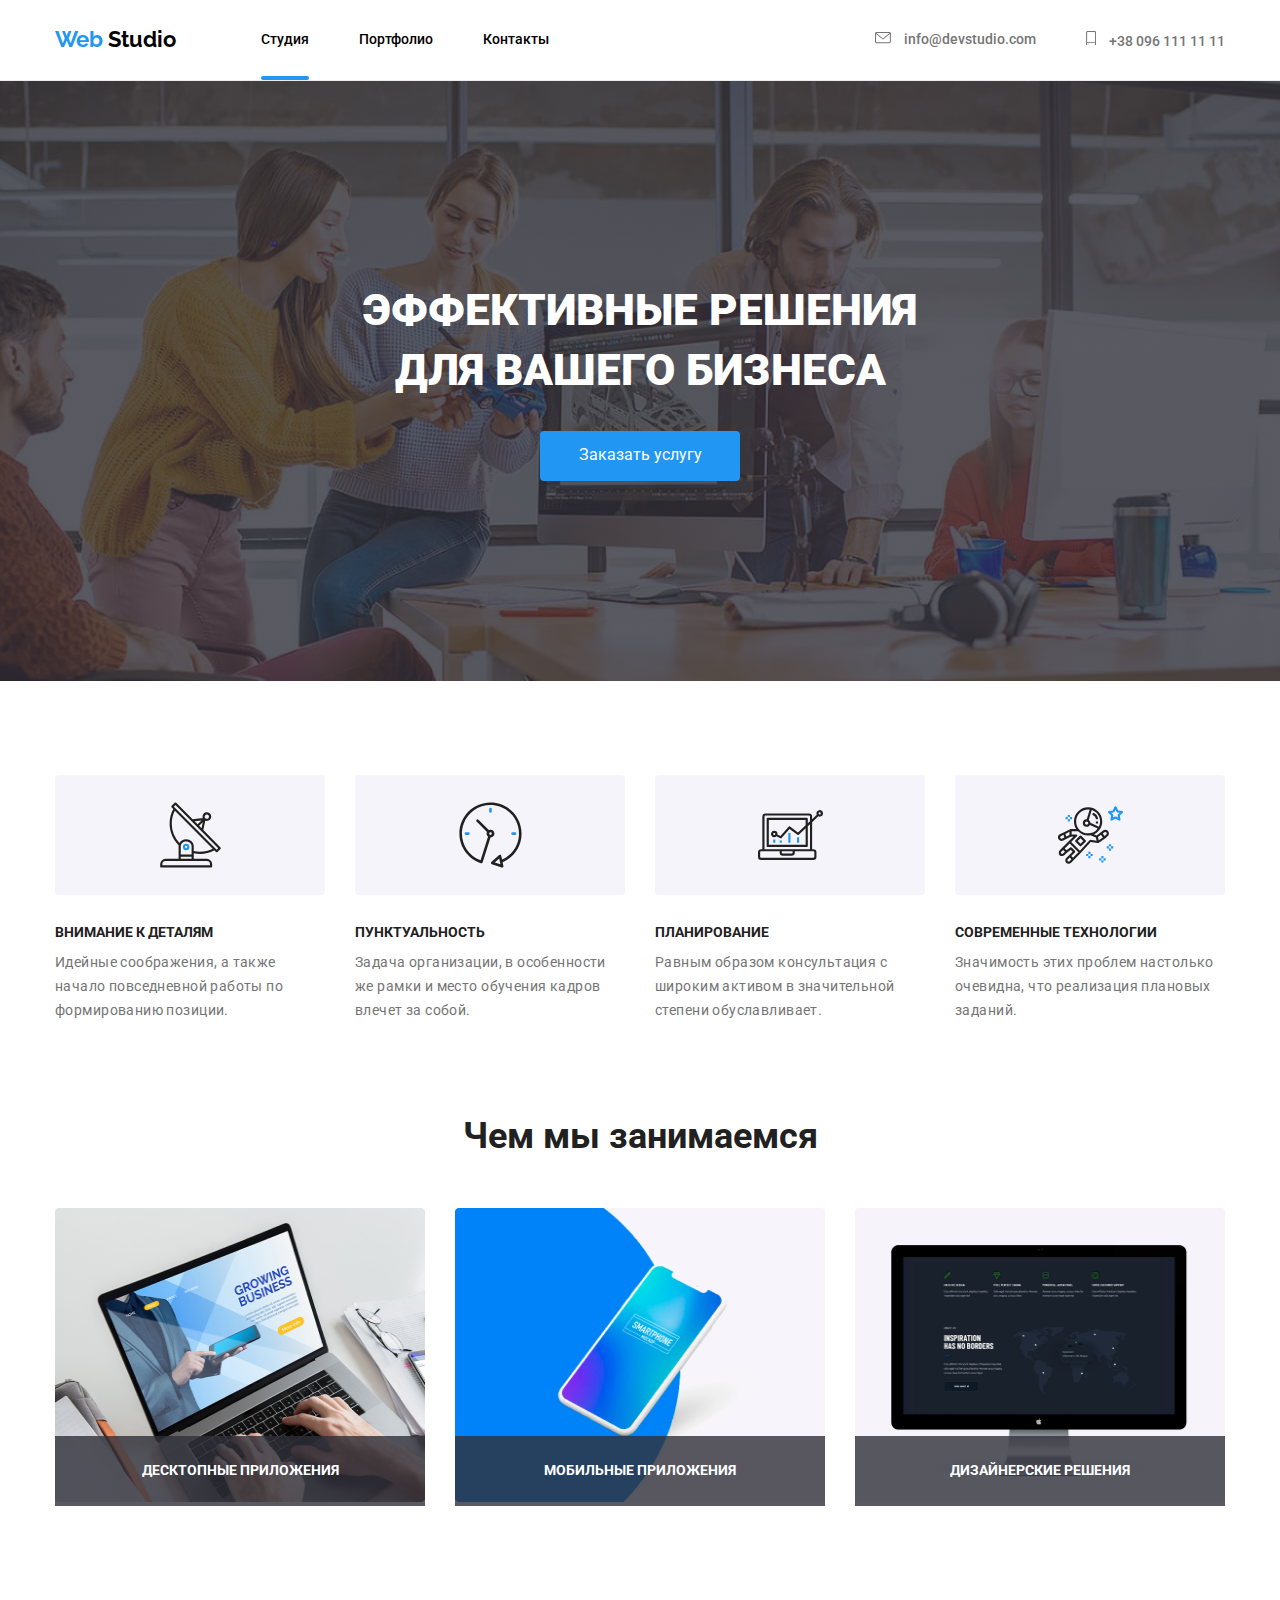
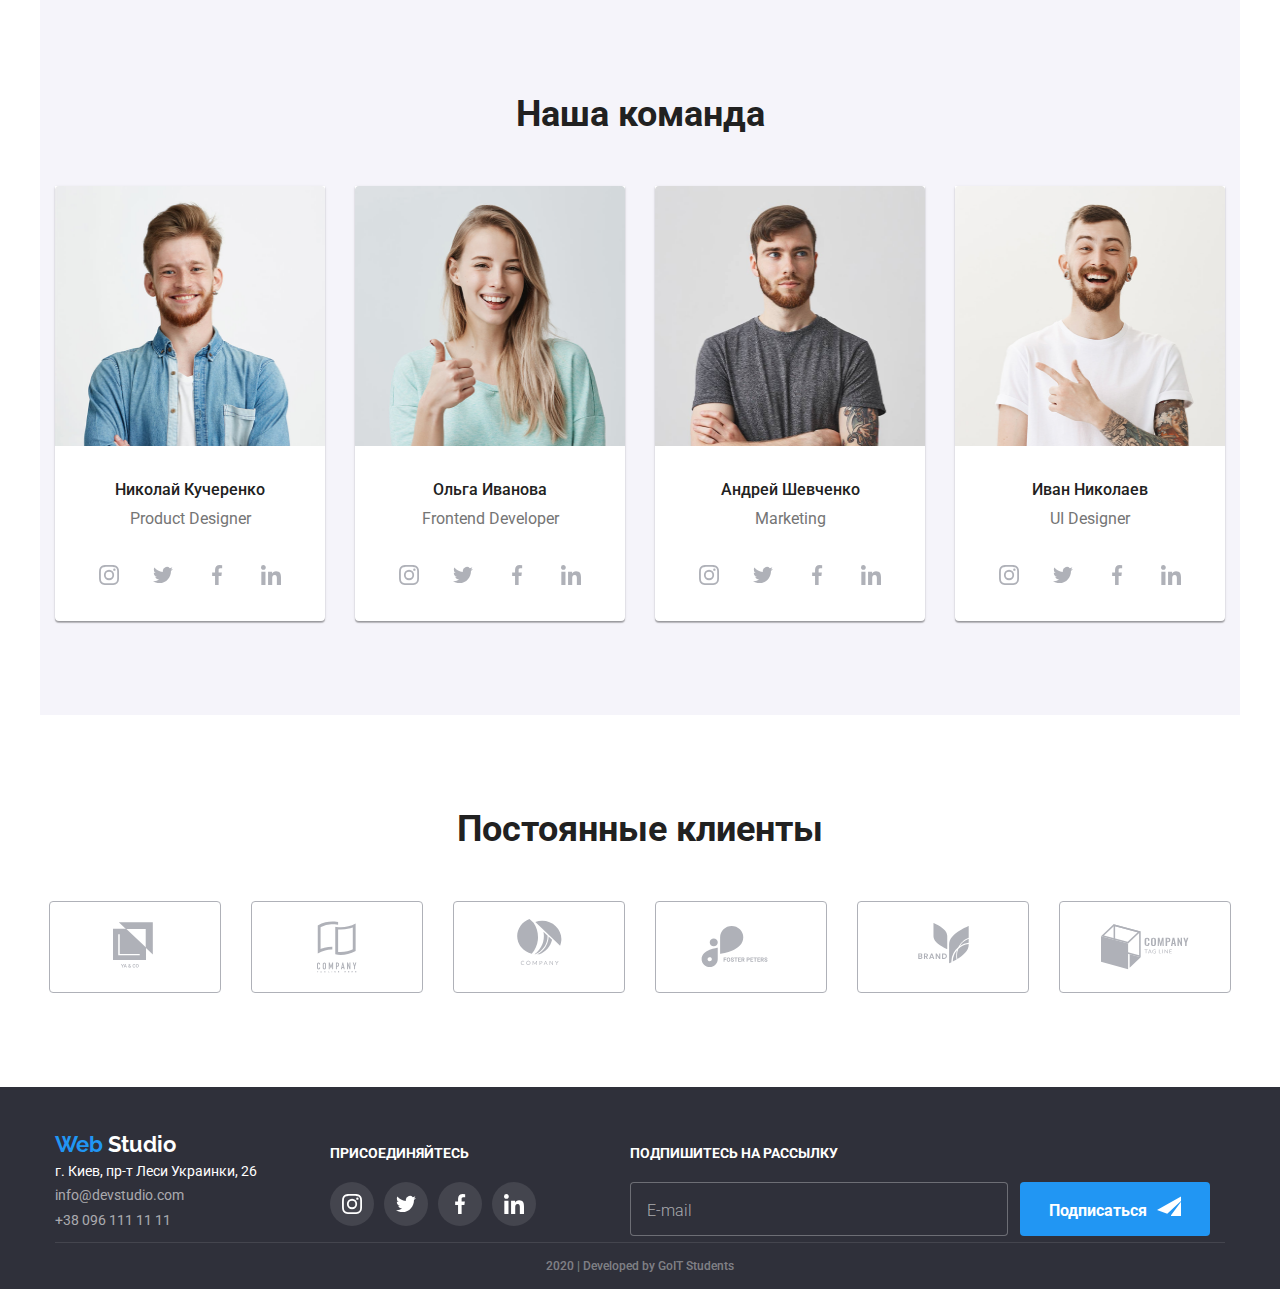
==== index.html @ 0549e0b1 "sass" ====
<!DOCTYPE html>
<html lang="ru">
  <head>
    <meta charset="UTF-8" />
    <meta name="viewport" content="width=device-width, initial-scale=1.0" />
    <title>Студия</title>
    <link
      href="https://fonts.googleapis.com/css2?family=Raleway:wght@700&family=Roboto:wght@400;500;700&display=swap"
      rel="stylesheet"
    />
    <link
      rel="stylesheet"
      href="https://cdnjs.cloudflare.com/ajax/libs/modern-normalize/0.6.0/modern-normalize.min.css"
    />
    <link rel="stylesheet" href="./css/styles.css" />
  </head>
  <body>
    <!--шапка-->
    <header class="page-header">
      <div class="container main-nav">
        <nav class="site-nav">
          <a href="./index.html" class="logo header"
            ><span class="logo-head">Web</span> <span>Studio</span></a
          >
          <ul class="site-nav list">
            <li class="nav-item">
              <a href="" class="link current" class="Weblink">Студия</a>
            </li>
            <li class="nav-item">
              <a href="./portfolio.html" class="link">Портфолио</a>
            </li>
            <li class="nav-item"><a href="" class="link">Контакты</a></li>
          </ul>
        </nav>
        <div class="contact-nav list">
          <a href="mailto:info@devstudio.com" class="contacts"
            > <svg class="mail-icon">
              <use href="./images/symbol-defs.svg#icon-mail"></use>
            </svg>
            info@devstudio.com</a
          >
          <a href="tel:380961111111" class="contacts">
            <svg class="tel-icon">
              <use href="./images/symbol-defs.svg#icon-smartphone"></use>
            </svg>
            +38 096 111 11 11</a>
        </div>
      </div>
    </header>

    <!--блок герой-->
    <div class="overlay">
      <section class="hero">
        <h1 class="hero-title">эффективные решения </br> для вашего бизнеса</h1>
        <a href="" ><button class="button-order" data-modal-open>Заказать услугу</button></a>
      </section>
    </div>

    <!--переваги-->
    <section class="features container">
      <h2 class="feature-title">преимущества</h2>

      <ul class="features-list">
        <li class="features-block">
          <div class="thumb">
            <svg class="feature-icon">
              <use href="./images/symbol-defs.svg#icon-antena"></use>
            </svg>
          </div>
          <h3 class="features-title">Внимание к деталям</h3>
          <p class="features-text">
            Идейные соображения, а также начало повседневной работы по
            формированию позиции.
          </p>
        </li>
        <li class="features-block">
          <div class="thumb">
            <svg class="feature-icon">
              <use href="./images/symbol-defs.svg#icon-clock-1"></use>
            </svg>
          </div>     
          <h3 class="features-title">Пунктуальность</h3>
          <p class="features-text">
            Задача организации, в особенности же рамки и место обучения кадров
            влечет за собой.
          </p>
        </li>
        <li class="features-block">
          <div class="thumb">
            <svg class="feature-icon">
              <use href="./images/symbol-defs.svg#icon-diagram-1"></use>
            </svg>
          </div>        
          <h3 class="features-title">Планирование</h3>
          <p class="features-text">
            Равным образом консультация с широким активом в значительной степени
            обуславливает.
          </p>
        </li>
        <li class="features-block">
          <div class="thumb">
            <svg class="feature-icon">
              <use href="./images/symbol-defs.svg#icon-astronaut-1"></use>
            </svg>
          </div>       
          <h3 class="features-title">Современные технологии</h3>
          <p class="features-text">
            Значимость этих проблем настолько очевидна, что реализация плановых
            заданий.
          </p>
        </li>
      </ul>
    </section>

    <!--чим займається-->
    <section class="work container">
      <h2 class="section-title">Чем мы занимаемся</h2>

      <ul class="list">
        <li class="work-item">
          <img
            class="work-picture"
            src="./images/work/laptop.png"
            alt="фото комп'ютера"
            width="380"
            height="294"/>
            <div class="title-thumb"><h3 class="work-title">Десктопные приложения</h3></div>
        </li>
        <li class="work-item">
          <img
            class="work-picture"
            src="./images/work/box.png"
            alt="телефон на фоні"
            width="380"
            height="294"
          />
          <div class="title-thumb"><h3 class="work-title">Мобильные приложения</h3></div>
        </li>
        <li class="work-item">
          <img
            class="work-picture"
            src="./images/work/monitor.png"
            alt="комп'ютер з країнами світу"
            width="380"
            height="294"
          />
          <div class="title-thumb">
            <h3 class="work-title thumb-work">Дизайнерские решения</h3>
          </div>
        </li>
      </ul>
    </section>

    <!--команда-->
    <section class="team-section container">
      <h2 class="section-title">Наша команда</h2>
      <ul class="team-list">
        <li class="person">
          <img
            class="team-picture"
            src="./images/photo/john.png"
            alt="фото Джон"
            width="278"
            height="260"
          />
          <h3 class="team-title">Николай Кучеренко</h3>
          <p class="team-text">Product Designer</p>
          <ul class="social-list">
            <li class="social-item">
              <a href="" class="title-picture">
                <svg class="team-icons">
                  <use href="./images/symbol-defs.svg#icon-instagram-1"></use>
                </svg>                
              </a>
            </li>
            <li class="social-item">
              <a href="" class="title-picture">
                <svg class="team-icons">
                  <use href="./images/symbol-defs.svg#icon-twitter-1"></use>
                </svg>
              </a>
            </li>
            <li class="social-item">
              <a href="" class="title-picture">
                <svg class="team-icons">
                  <use href="./images/symbol-defs.svg#icon-facebook-1"></use>
                </svg>
              </a>
            </li>
            <li class="social-item">
              <a href="" class="title-picture">
                <svg class="team-icons">
                  <use href="./images/symbol-defs.svg#icon-linkedin-1"></use>
                </svg>
              </a>
            </li>
          </ul>
        </li>
        <li class="person">
          <img
            class="team-picture"
            src="./images/photo/marta.png"
            alt="фото Марта"
            width="278"
            height="260"
          />
          <h3 class="team-title">Ольга Иванова</h3>
          <p class="team-text">Frontend Developer</p>
          <ul class="social-list">
            <li class="social-item">
              <a href="" class="title-picture">
                <svg class="team-icons">
                  <use href="./images/symbol-defs.svg#icon-instagram-1"></use>
                </svg>
              </a>
              </li>
              <li class="social-item">
                <a href="" class="title-picture">
                  <svg class="team-icons">
                    <use href="./images/symbol-defs.svg#icon-twitter-1"></use>
                  </svg>
                </a>
              </li>
              <li class="social-item">
                <a href="" class="title-picture">
                  <svg class="team-icons">
                    <use href="./images/symbol-defs.svg#icon-facebook-1"></use>
                  </svg>
                </a>
              </li>
              <li class="social-item">
                <a href="" class="title-picture">
                  <svg class="team-icons">
                    <use href="./images/symbol-defs.svg#icon-linkedin-1"></use>
                  </svg>
                </a>
            </li>
          </ul>
        </li>
        <li class="person">
          <img
            class="team-picture"
            src="./images/photo/robert.png"
            alt="фото Роберт"
            width="278"
            height="260"
          />
          <h3 class="team-title">Андрей Шевченко</h3>
          <p class="team-text">Marketing</p>
          <ul class="social-list">
            <li class="social-item">
              <a href="" class="title-picture">
                <svg class="team-icons">
                  <use href="./images/symbol-defs.svg#icon-instagram-1"></use>
                </svg>
              </a>
              </li>
              <li class="social-item">
                <a href="" class="title-picture">
                  <svg class="team-icons">
                    <use href="./images/symbol-defs.svg#icon-twitter-1"></use>
                  </svg>
                </a>
              </li>
              <li class="social-item">
                <a href="" class="title-picture">
                  <svg class="team-icons">
                    <use href="./images/symbol-defs.svg#icon-facebook-1"></use>
                  </svg>
                </a>
              </li>
              <li class="social-item">
                <a href="" class="title-picture">
                  <svg class="team-icons">
                    <use href="./images/symbol-defs.svg#icon-linkedin-1"></use>
                  </svg>
                </a>
            </li>
          </ul>
        </li>
        <li class="person">
          <img
            class="team-picture"
            src="./images/photo/martin.png"
            alt="фото Мартін"
            width="278"
            height="260"
          />
          <h3 class="team-title">Иван Николаев</h3>
          <p class="team-text">UI Designer</p>
          <ul class="social-list">
            <li class="social-item">
              <a href="" class="title-picture">
                <svg class="team-icons">
                  <use href="./images/symbol-defs.svg#icon-instagram-1"></use>
                </svg>
              </a>
            </li>
            <li class="social-item">
              <a href="" class="title-picture">
                <svg class="team-icons">
                  <use href="./images/symbol-defs.svg#icon-twitter-1"></use>
                </svg>
              </a>
            </li>
            <li class="social-item">
              <a href="" class="title-picture">
                <svg class="team-icons">
                  <use href="./images/symbol-defs.svg#icon-facebook-1"></use>
                </svg>
              </a>
            </li>
            <li class="social-item">
              <a href="" class="title-picture">
                <svg class="team-icons">
                  <use href="./images/symbol-defs.svg#icon-linkedin-1"></use>
                </svg>
              </a>
            </li>
          </ul>
        </li>
      </ul>
    </section>

    <!--постійні-->
    <section class="customers-section container">
      <h2 class="section-title">Постоянные клиенты</h2>
      <ul class="customers-list">
        <li class="customers-logo">
          <a href="" class="thumb-logo">
            <svg class="company-logo" width="44"; height="49">
              <use href="./images/symbol-defs.svg#icon-logo-1"></use>
            </svg>            
          </a>
        </li>
        <li class="customers-logo">
          <a href="" class="thumb-logo">
            <svg class="company-logo" width="40"; height="52">
              <use href="./images/symbol-defs.svg#icon-logo-2"></use>
            </svg> 
          </a>
        </li>
        <li class="customers-logo">
          <a href="" class="thumb-logo">
            <svg class="company-logo" width="55"; height="55">
              <use href="./images/symbol-defs.svg#icon-logo-3"></use>
            </svg> 
          </a>
        </li>
        <li class="customers-logo">
          <a href="" class="thumb-logo">
            <svg class="company-logo" width="80"; height="42">
              <use href="./images/symbol-defs.svg#icon-logo-4"></use>
            </svg> 
          </a>
        </li>
        <li class="customers-logo">
          <a href="" class="thumb-logo">
            <svg class="company-logo" width="59"; height="47">
              <use href="./images/symbol-defs.svg#icon-logo-5"></use>
            </svg> 
          </a>
        </li>
        <li class="customers-logo">
          <a href="" class="thumb-logo">
            <svg class="company-logo" width="88"; height="46">
              <use href="./images/symbol-defs.svg#icon-logo-6"></use>
            </svg> 
          </a>
        </li>
      </ul>
    </section>

    <div class="backdrop is-hidden data-modal">
      <div class="modal">
        <p class="modal-text">Оставьте свои данные, мы вам перезвоним</p>
        <form class="form" autocomplete="off" js-speaker-form autocomplete="off">

          <label class="form-field">
            <input class="form-input" type="text" name="name" />
            <span class="form-label">Имя</span>
            <svg class="modal-icon">
              <use href="./images/symbol-defs.svg#icon-name"></use>
            </svg> 
          </label>

          <label class="form-field">
            <input type="tel" class="form-input" name="tel" />
            <span class="form-label">Телефон</span>
            <svg class="modal-icon">
              <use href="./images/symbol-defs.svg#icon-phonex"></use>
            </svg> 
          </label>

          <label class="form-field">
            <input type="email" class="form-input" name="email" autocomplete="on"/>
            <span class="form-label">Почта</span>
            <svg class="modal-icon">
              <use href="./images/symbol-defs.svg#icon-mailmodal"></use>
            </svg> 
          </label>

          <label class="form-field">                    
            <textarea class="comment" name="comment" id="comment" rows="8"></textarea>
            <span class="text-label">Комментарий</span>

          </label>  
          
          <label class="checkbox-label">            
            <input class="checkbox" type="checkbox"  name="policy" value="policy" id="policy"/>
            <span class="icon-check"></span>
            <span class="label-text">Соглашаюсь с рассылкой и принимаю <a href="" class="modal-active">Условия договора</a></span>          
          </label>

          <button type="submit" class="modal-button" data-modal-close>Отправить</button>
             
        </form>

             
      </div>
    </div>
    
    <!--підвал-->
    <footer class="footer">
      <div class="footer-wrapper container">
        <div class="contacts-footer">
          <a href="./index.html" class="logo footer"
            ><span class="logo-web">Web</span>
            <span class="logo-studio">Studio</span></a
          >
          <address class="adress-list">
            г. Киев, пр-т Леси Украинки, 26 <br />
            <a href="mailto:info@devstudio.com" class="contacts-footer"
              >info@devstudio.com</a
            ><br />
            <a href="tel:380961111111" class="contacts-footer"
              >+38 096 111 11 11</a
            >
          </address>
        </div>

        <div class="footer-social">
          <p class="adress-text">присоединяйтесь</p>
          <ul class="footer-link">
            <li class="footer-item">
              <a href="" class="footer-picture">
                <svg class="footer-icons">
                  <use href="./images/symbol-defs.svg#icon-footerinstagram"></use>
                </svg>
              </a>
            </li>
            <li class="footer-item">
              <a href="" class="footer-picture">
                <svg class="footer-icons">
                  <use href="./images/symbol-defs.svg#icon-footertwitter"></use>
                </svg>
              </a>
            </li>
            <li class="footer-item">
              <a href="" class="footer-picture">
                <svg class="footer-icons">
                  <use href="./images/symbol-defs.svg#icon-footerfacebook"></use>
                </svg>
              </a>
            </li>
            <li class="footer-item">
              <a href="" class="footer-picture">
                <svg class="footer-icons">
                  <use href="./images/symbol-defs.svg#icon-footerlinkedin"></use>
                </svg>
              </a>
            </li>
          </ul>
        </div>
        <div class="footer-sub">
          <p class="adress-text">Подпишитесь на рассылку</p>
          <form class="footer-form">
            <label for="email"></label>
            <input class="footer-email" type="email" name="email" id="email" placeholder="E-mail" autocomplete="on"/>
            <div class="footer-button">          
              <button type="button" class="btn">Подписаться</button>
            </div>
          </form>
        </div>
        
      </div>
      <p class="copyright container">2020 | Developed by GoIT Students</p>
    </footer>
    <script src="./js/modal.js"></script>
    <script>
      (() => {
        document
          .querySelector('.js-speaker-form')
          .addEventListener('submit',e => {
            e.preventDefault();

            new FormData(e.currentTarget).forEach((value, name) =>
             console.log(`${name}: ${value}`),
            );
          });
      })();
    </script>
  </body>
</html>
---- css/styles.css ----
:root {
  --primary-text-color: #757575;
  --title-text-color: #212121;
  --accent-color: #2196f3;
  --footer-color: #ffffff;
}

.html {
  box-sizing: border-box;
}

*,
*::after,
*::before {
  box-sizing: inherit;
}

/*body styles*/

body {
  background-color: #ffffff;
  color: var(--primary-text-color);
  font-family: Roboto, sans-serif;
  margin: 0;
}

.img {
  display: block;
  max-width: 100%;
  height: auto;
}

.page-header {
  border-bottom: 1px solid #ececec;
  margin: 0;
}

.main-nav {
  display: flex;
  align-items: center;
  justify-content: space-between;
}

/*container*/
.container {
  margin: 0 auto;
  width: 1170px;
  padding-left: 15px;
  padding-right: 15px;
}

/*logo styles*/

.logo {
  color: #000000;
  font-family: Raleway, sans-serif;
  font-style: normal;
  font-weight: 700;
  font-size: 26px;
  line-height: 1.19;
}

.logo,
header {
  font-size: 26px;
  line-height: 1.19;
  margin-right: 85px;
}

.logo-head {
  color: var(--accent-color);
}

.logo:hover {
  color: var(--accent-color);
}

.list {
  list-style: none;
  margin-top: 0px;
  margin-bottom: 0px;
}

/*site nav*/

.site-nav {
  display: flex;
  align-items: center;
}

.site-nav .nav-item {
  margin-right: 50px;
}

.site-nav .nav-item:last-child {
  margin-right: 0px;
}

.site-nav .link {
  display: block;
  color: #000000;
  font-weight: 500;
  font-size: 14px;
  line-height: 1.14;
}

.link {
  padding-top: 32px;
  padding-bottom: 32px;
  position: relative;
}

.site-nav .link:hover,
.site-nav .link:focus {
  color: var(--accent-color);
}

.current::after {
  content: "";
  display: block;
  position: absolute;
  width: 100%;
  height: 4px;
  background: #2196F3;
  border-radius: 2px;
  left: 0;
  bottom: 0;
}


/*contacts*/

.contact-nav {
  display: flex;
  margin-left: auto;
}

.contacts {
  margin-right: 50px;
}

.contact-nav .list {
  color: var(--primary-text-color);
  font-weight: 500;
  font-size: 14px;
  line-height: 1.14;
}

.link .weblink {
  display: block;
}

.contact-nav list:hover,
.contact-nav list:focus {
  color: var(--accent-color);
}

a {
  text-decoration: none;
}

.contacts {
  margin-right: 50px;
  color: var(--primary-text-color);
  font-weight: 500;
  font-size: 14px;
  line-height: 1.14;
  color: #757575;
  transition-property: all;
  transition-duration: 250ms;
  transition-timing-function: cubic-bezier(0.4, 0, 0.2, 1);
 
}

.contacts:last-child {
  margin: 0;
}

.contacts:focus,
.contacts:hover {
  color: var(--accent-color);
}

.mail-icon {
  margin-right: 10px;
  width: 16px;
  height: 12px;
  fill:currentColor;
}

.mail-icon:hover {
  fill: var(--accent-color);
}

.tel-icon {
  margin-right: 10px;
  width: 10px;
  height: 14.94px;
  fill: currentColor;
  
}

.tel-icon:hover {
  fill: var(--accent-color);
}

/*hero*/

.hero {
  text-align: center;
}

.overlay {
  max-width: 1600px;
  height: 600px;
  margin-left: auto;
  margin-right: auto;
  background-image: linear-gradient(
      to right,
      rgba(47, 48, 58, 0.8),
      rgba(47, 48, 58, 0.8)
    ),
    url("../images/Headerimg.jpg");
  background-repeat: no-repeat;
  background-size: cover;
  background-position: center;
}

.hero-title {
  margin-top: 0;
  margin-bottom: 30px;
  padding-top: 200px;
  color: var(--footer-color);
  font-weight: 900;
  font-size: 44px;
  line-height: 1.36;
  text-align: center;
  text-transform: uppercase;
}

.button-order {
  display: inline-block;
  width: 200px;
  height: 50px;
  border-radius: 4px;
  border: transparent;
  padding: 0;
  text-align: center;
  background: var(--accent-color);
  color: var(--footer-color);
}

/*section*/

.section-title {
  color: var(--title-text-color);
  font-weight: 700;
  font-size: 36px;
  line-height: 1.16;
  text-align: center;
}

/*feature list*/

.features {
  padding-top: 94px;
  padding-bottom: 94px;
}

.feature-title {
  display: none;
}

.features-list {
  display: flex;
  align-items: center;
  padding-left: 0px;
  margin-top: 0;
  margin-bottom: 0;
}

.features-list {
  list-style: none;
}

.features-block {
  display: block;
}

.thumb {
  display: flex;
  width: 270px;
  height: 120px;
  background-color: #F5F4FA;
  border-radius: 4px;
  margin-right: 30px;
  margin-bottom: 30px;
  align-items: center;
  justify-content: center;
}

.feature-icon {
  width: 65px;
  height: 70px;  
}

.features-block:last-child {
  margin: 0;
}

.features-title {
  margin: 0;
  margin-bottom: 10px;
  color: var(--title-text-color);
  font-weight: 700;
  font-size: 14px;
  line-height: 1.14;
  text-transform: uppercase;
}

.features-text {
  margin-top: 0;
  margin-bottom: 0;
  width: 270px;
  font: inherit;
  font-weight: 400;
  font-size: 14px;
  line-height: 1.7;
  letter-spacing: 0.03em;
}

/*work*/

.work {
  padding-bottom: 94px;
}

.section-title {
  margin-top: 0px;
  margin-bottom: 50px;
}

.list {
  display: flex;
  align-items: center;
  padding-left: 0;
  padding-right: 0;
}

.work-item {
  margin-right: 30px;
  position: relative;
}

.work-item:last-child {
  margin-right: 0;
}

.work-picture {
  width: 370px;
}

.work-title {
  margin-top: 27px;
  margin-bottom: 27px;
  text-transform: uppercase;
  color: var(--footer-color);
  font-weight: 700;
  font-size: 14px;
  line-height: 1.14;
  text-align: center;
}

.title-thumb {
  display: block;
  position: absolute;
  width: 370px;
  height: 70px;
  background-color: rgba(47, 48, 58, 0.8);
  bottom: 0;
  left: 0;
 
}

/*team*/

.team-section {
  background: #f5f4fa;
  padding-top: 94px;
  padding-bottom: 94px;
}

.person {
  width: 270px;
  margin-right: 30px;
  box-shadow: 0px 2px 1px rgba(0, 0, 0, 0.2), 0px 1px 1px rgba(0, 0, 0, 0.14),
    0px 1px 3px rgba(0, 0, 0, 0.12);
  border-radius: 0px 0px 4px 4px;
  background-color: #fff;
}

.person:last-child {
  margin-right: 0;
}

.section-title {
  margin-top: 0px;
  margin-bottom: 0px;
}

.team-picture {
  width: 270px;
  margin-bottom: 30px;
}

.team-list {
  display: flex; 
  align-items: center;
  padding-left: 0;
}

.team-list,
.team-title {
  margin-top: 0px;
  margin-bottom: 0px;
  color: var(--title-text-color);
  font-weight: 500;
  font-size: 16px;
  line-height: 1.18;
  text-align: center;
}

.team-title {
  justify-content: center;
  margin-bottom: 10px;
}

.team-list,
.team-text {
  margin-top: 0px;
  margin-bottom: 0px;
  list-style: none;
  color: var(--primary-text-color);
  font-size: 16px;
  line-height: 1.18;
}

.team-text {
  font-weight: normal;
  margin-bottom: 24px;
}

.social-list {
  list-style: none;
  display: flex;
  justify-content: center;
  padding-left: 0;
  margin-bottom: 24px;
}

.social-item {
  margin-right: 10px;
}

.social-item:last-child {
  margin-right: 0;
}

.title-picture {
  display: flex;
  width: 44px;
  height: 44px;
  border: #ffffff;
  border-radius: 50%;
  align-items: center;
  justify-content: center; 
  color: #afb1b8;
  background-color: #fff;   
  transition-property: all;
  transition-duration: 250ms;
  transition-timing-function: cubic-bezier(0.4, 0, 0.2, 1);
}

.title-picture:hover,
.title-picture:focus {
  color: #ffffff;
  background-color: var(--accent-color);
}

.team-icons {
  width: 20px;
  height: 20px;
  fill: currentColor;
}

/*постійні*/

.customers-section {
  padding-top: 94px;
  padding-bottom: 94px;
}

.section-title {
  margin-bottom: 50px;
}

.customers-list {
  display: flex;  
  margin: 0;
  padding: 0;
  justify-content: center;
  align-items: center;
}

.customers-logo {
  display: flex;
  flex-wrap: wrap;
  align-items: center;
  justify-content: space-around;
  margin-right: 30px;
}

.customers-logo:first-child {
  margin-left: 0;
}

.customers-logo:last-child {
  margin-right: 0;
}

.customers-list {
  list-style: none;
}

.thumb-logo {
  display: flex;
  margin: 0;
  width: 170px;
  height: 90px;
  background-color: var(--footer-color);
  border: 1px solid #AFB1B8;
  color: #AFB1B8;
  border-radius: 4px; 
  align-items: center;
  justify-content: center; 
  transition-property: all;
  transition-duration: 250ms;
  transition-timing-function: cubic-bezier(0.4, 0, 0.2, 1);
}

.thumb-logo:hover,
.thumb-logo:focus {
  color: var(--accent-color);
  border-color: var(--accent-color);
  
}

.company-logo {
  padding: 0;
  margin: 0;
  background-color: #ffffff;
  fill: currentColor;
}

/*backdrop*/

.backdrop {
  position: fixed;
  top: 0;
  left: 0;
  width: 100%;
  height: 100%;
  background-color: rgba(0, 0, 0, 0.2);
  opacity: 1;
  transition: opacity 250ms cubic-bezier(0.4, 0, 0.2, 1);
}

.backdrop.is-hidden {
  visibility: hidden;
  opacity: 1;
  /*pointer-events: none;*/
}

.backdrop.is-hidden .modal {
  transform: translate(-50%, -50%) scale(0.9);
}

/*modal*/

.modal {
  display: block;
  position: absolute;  
  top: 50%;
  left: 50%;
  transform: translate(-50%, -50%) scale(1); 
  width: 528px;
  height: 581px;
  background: #FFFFFF;  
  box-shadow: 0px 2px 1px rgba(0, 0, 0, 0.2), 0px 1px 1px rgba(0, 0, 0, 0.14), 0px 1px 3px rgba(0, 0, 0, 0.12);  
}



.modal-text {
  font-family: inherit;
  font-weight: 700;
  font-size: 20px;
  line-height: 23px;
  text-align: center;
  color: #212121; 
  padding: 0;
  margin-top: 40px;
  margin-bottom: 30px;
}

.form {

  align-items: center;
  width: auto;
  margin-left: auto;
  margin-right: auto;
  padding-left: 41px;
  padding-right: 39px;
  padding-top: 0;   
  margin: 0;  
  outline: none;
}

.form-field {
  display: flex;
  flex-direction: column;  
  position: relative;
  margin-bottom: 28px;
  padding: 0;
  width: 100%;    
}

.form-field:nth-child(4) {
  margin-bottom: 20px; 
} 

.form-field:focus-within {
  border: 1px solid #2196F3;  
  background-origin: border-box;
  border-radius: 4px; 
}

.form-label {
  position: absolute;   
  font-weight: 400;
  font-size: 14px;
  line-height: 16px;
  color: #757575;
  padding: 0;
  margin: 0;
  transform: translate(42px, 12px);
  transition: transform 250ms cubic-bezier(0.4, 0, 0.2, 1);
}


.form-field input {   
  margin: 0;
  padding: 10px 42px;
  font: inherit;  
  border: 1px solid rgba(33, 33, 33, 0.2);
  border-radius: 4px;   
}

.form-input:focus {
  outline: none;
}

.form-field:focus-within > .icon {
  background-color: #2196F3;
}

.form-field:focus-within > .form-label {
  transform: translate(19px, -20px);
  color: #2196F3;
}

.form-field input::placeholder {
  color: #757575;
}

.form-field input:placeholder-shown {
  color: #FFFFFF;

}

.form-input ~ .modal-icon {
  fill: #212121;
}

.form-input:focus ~ .modal-icon {
  fill: #2196F3;
  outline: none;
}

.modal-icon {
  position: absolute;
  top: 50%;
  left: 19px;
  display: inline-block;
  transform: translateY(-50%);
  width: 12px;
  width: 15px;
  height: 15px;
}

.comment {
  display: flex;
  position: relative;
  font:inherit;
  outline: none;
  font-weight: 300;
  font-size: 14px;
  line-height: 16px;
  color: #757575;
  border: 1px solid rgba(33, 33, 33, 0.2);
  border-radius: 4px;  
  outline: none;
}

.text-label {
  position: absolute;
  font: inherit;
  left: 16px;
  transform: translateY(12px); 
  transition: transform 250ms cubic-bezier(0.4, 0, 0.2, 1);
}

.form-field:focus-within > .text-label {
  transform: translateY(-25px);
  color: #2196F3;
}

.checkbox {
  -webkit-appearance: none;
  -moz-appearance: none;
  appearance: none; 

  position: absolute;
  width: 1px;
  height: 1px;
  margin: -1px;
  border: 0;
  padding: 0;
  clip: rect(0 0 0 0);
  overflow: hidden;
}

.checkbox-label {
  display: flex;
  align-items: center;
  justify-content: center;  
  margin-bottom: 30px;
}

.icon-check {
  display: inline-block;
  width: 15px;
  height: 15px;
  border: 2px solid #212121;
  border-radius: 4px;
  margin-right: 9px;
}

.checkbox:checked + .icon-check {
  border-color: #2196F3;
  background-color: #2196F3;
  background-image: url(../images/icon\ check.svg);
  background-size: contain; 
  background-origin: border-box;
}

.label-text {
  font-weight: 400;
  font-size: 14px;
  line-height: 24px;
  color: #757575; 
}

.modal-active {
  color: var(--accent-color);
  text-decoration: underline;
}

.modal-button {
  display: flex;
  text-align: center;
  justify-content: center;
  border: none;
  width: 200px;
  height: 50px;
  background: #188CE8;
  border-radius: 4px;
  color: #FFFFFF;
  font-weight: 700;
  font-size: 16px;
  line-height: 30px;
  align-items: center;
  margin-top: 30px;
  margin-right: auto;
  margin-left: auto;
}

/*portfolio filter*/

.filter {
  margin-top: 93px;
  margin-bottom: 0px;
}

.filter-title {
  display: none;
}

.filter-list {
  display: flex;
  flex-wrap: wrap;
  align-items: center;
  justify-content: center;
  margin-top: 0px;
  margin-bottom: 0px;
  padding-left: 0;
  list-style: none;
  font-family: inherit;
}

.filter-item {
  margin-right: 8px;
}

.filter-item:last-child {
  margin-right: 0;
}

.button {
  text-transform: none;
}

.filter-button {
  display: inline-block;
  background-color: #f5f4fa;
  color: var(--title-text-color);
  padding: 6px 22px;
  border-radius: 4px;
  border-style: none;

  font-family: inherit;
  font-style: normal;
  color: var(--title-text-color);
  font-weight: 500;
  font-size: 14px;
  line-height: 1.14;
}

.social-networks:hover,
.social-networks:focus {
  color: var(--accent-color);
}

.filter-button:hover,
.filter-button:focus {
  background-color: var(--accent-color);
  color: var(--footer-color);
}

.accent:hover,
.accent:focus {
  color: var(--accent-color);
}

/*portfolio-projects*/

.projects {
  margin-top: 50px;
  padding-bottom: 94px;
}

.portfolio-title {
  color: var(--title-text-color);
  font-weight: 700;
  font-size: 36px;
  line-height: 1.16;
  display: none;
}

.projects-list {
  list-style: none;
  padding: 0;
}

.projects-list {
  display: flex;
  flex-wrap: wrap;
}

.project-element {
  overflow: hidden;
  box-sizing: border-box;
  margin-bottom: 30px;
  width: 370px;  
  margin-right: 30px;
   
}

.project-element:nth-child(3n) {
  margin-right: 0;
}

.project-element:nth-last-child(-n + 3) {
  margin-bottom: 0;
}

.project-element:hover,
.project-element:focus {
  box-shadow: 1px 4px 6px rgba(0, 0, 0, 0.16), 0px 4px 4px rgba(0, 0, 0, 0.06), 0px 1px 1px rgba(0, 0, 0, 0.12);
  
}

.projects-link {
  text-decoration: none;
  display: block;  
  
}

.card-content {
  box-sizing: border-box;
  padding-left: 24px;
  padding-right: 24px;
  padding-top: 20px;
  padding-bottom: 20px;
  border: 1px solid #eeeeee;
  border-bottom-left-radius: 1px;
  border-bottom-right-radius: 1px;
  
}

.card-image {
  display: block;    
}

.projects-list,
.projects-title {
  margin-top: 0px;
  color: var(--title-text-color);
  font-weight: 700;
  font-size: 18px;
  line-height: 2;
}

.projects-title,
.card-content {
  margin: 0;
}

.project-thumb {
  display: flex;   
  position: relative;
  overflow: hidden;
}

.project-overlay {  
  position: absolute;
  bottom: 0;
  left: 0;
  width: 100%;
  height: 100%;
  background-color: rgba(33, 150, 243, 0.9);
  opacity: 0;
  transform: translateY(100%);
  transition: transform 250ms cubic-bezier(0.4, 0, 0.2, 1);
}
  

.projects-link:hover .project-overlay,
.projects-link:focus {
  transform: translateY(0); 
  opacity: 1;

}

.projects-description {
  display: flex;
  position: absolute;
  width: 270px;
  top: 50%;
  left: 50%;
  transform: translate(-50%, -50%);
  opacity: 0; 
}

.project-element:hover .projects-description,
.project-element:focus {
  opacity: 1;
}

.projects-list,
.projects-text {
  margin-top: 0px;
  margin-bottom: 0px;
  color: var(--primary-text-color);
  font-weight: 400;
  font-size: 16px;
  line-height: 1.9;
}

.projects-list,
.projects-description {
  margin-top: 0px;
  margin-bottom: 0px;
  font-weight: 400;
  color: var(--footer-color);
  font-size: 18px;
  line-height: 1.6;
}

/*footer*/

.footer {
  padding-top: 45px;
  background-color: #2f303a;
  color: var(--footer-color);
  font-style: normal;
}

.footer-wrapper {
  display: flex;
}

/*footer logo*/

.logo,
footer {
  font-weight: 700;
  font-size: 22px;
  line-height: 1.18;
  padding-top: 0;
}

.logo-studio {
  color: var(--footer-color);
}

.logo-web {
  color: var(--accent-color);
}

/*footer address*/

.address {
  font-style: normal;
}

.adress-list {
  font-weight: 400;
  font-size: 14px;
  line-height: 24px;
  font-style: normal;
  color: var(--footer-color);
}

/*footer contacts and address*/

.contacts-footer {
  padding-bottom: 9px;
  color: rgba(255, 255, 255, 0.6);
  font-weight: normal;
  font-size: 14px;
  line-height: 1.7;
}

/*.contacts-footer:hover,
.contacts-footer:focus {
  color: var(--accent-color);
}*/

.adress-text {
  font-weight: 700;
  font-size: 14px;
  line-height: 1.14;
  text-transform: uppercase;

  margin-left: 0;
  margin-right: 0;
  margin-bottom: 20px;
}

.footer-social {
  display: block;
  text-align: left;
  margin-left: 69px;
}

.footer-link {
  display: flex;
  list-style: none;
  padding: 0;
  margin: 0;
  justify-content: center;
}

.footer-picture:hover,
.footer-picture:focus {
  background-color: #2196f3;
}

.footer-icons {
  padding: 0;
  margin: 0;
  width: 20px;
  height: 20px;
  background-repeat: no-repeat;
  background-position: center;
  fill: currentColor;
}

.footer-picture {
  display: flex;
  width: 44px;
  height: 44px;
  border-radius: 50%;
  align-items: center;
  justify-content: center; 
  background-color: rgba(255, 255, 255, 0.1);
  transition-property: all;
  transition-duration: 250ms;
  transition-timing-function: cubic-bezier(0.4, 0, 0.2, 1);
}

.footer-item {
  margin-right: 10px;
}

.footer-item:last-child {
  margin-right: 0;
}

.footer-icon {
  padding: 0;
  border: none;
}

.footer-sub {
  display: block;
  margin: 0;
  margin-left: 94px;
  
}

.footer-form {
  display: flex;  
}

.footer-form input {
  border: 1px solid rgba(255, 255, 255, 0.3);
  border-radius: 4px;
  width: 358px;
  height: 50px;
  background: #2F303A;
  padding-left: 16px;
  margin-right: 0;  
  margin: 0;
}

.footer-form input::placeholder {
  color: rgba(255, 255, 255, 0.6);
  font-family: inherit;
  font-weight: 300;
  font-size: 16px;
  line-height: 20px;
  padding-top: 15px;
  padding-bottom: 15px;
}

.footer-button {
  display: block;
  margin-left: 12px;
  width: 200px;
  height: 50px;
}

.btn {
  display: inline-block;
  align-items: flex-start;
  border: none;
  margin: 0;
  padding: 10px 29px;
  background: #2196F3; 
  border-radius: 4px;
  color: #FFFFFF;
  font-weight: 700;
  font-size: 16px;
  line-height: 30px;

}

.btn::after {
  content: "";
  display: inline-block;
  width: 24px;
  height: 24px;
  margin-left: 10px;
  background-image: url(../images/icon-send.svg);
}

.copyright {
  margin-left: auto;
  margin-right: auto;
  border-top: 1px solid rgba(255, 255, 255, 0.1);
  padding: 20px 0;
  text-align: center;
  font-family: inherit;
  font-weight: 500;
  font-size: 12px;
  line-height: 0.5;
  color: rgba(255, 255, 255, 0.4);
}
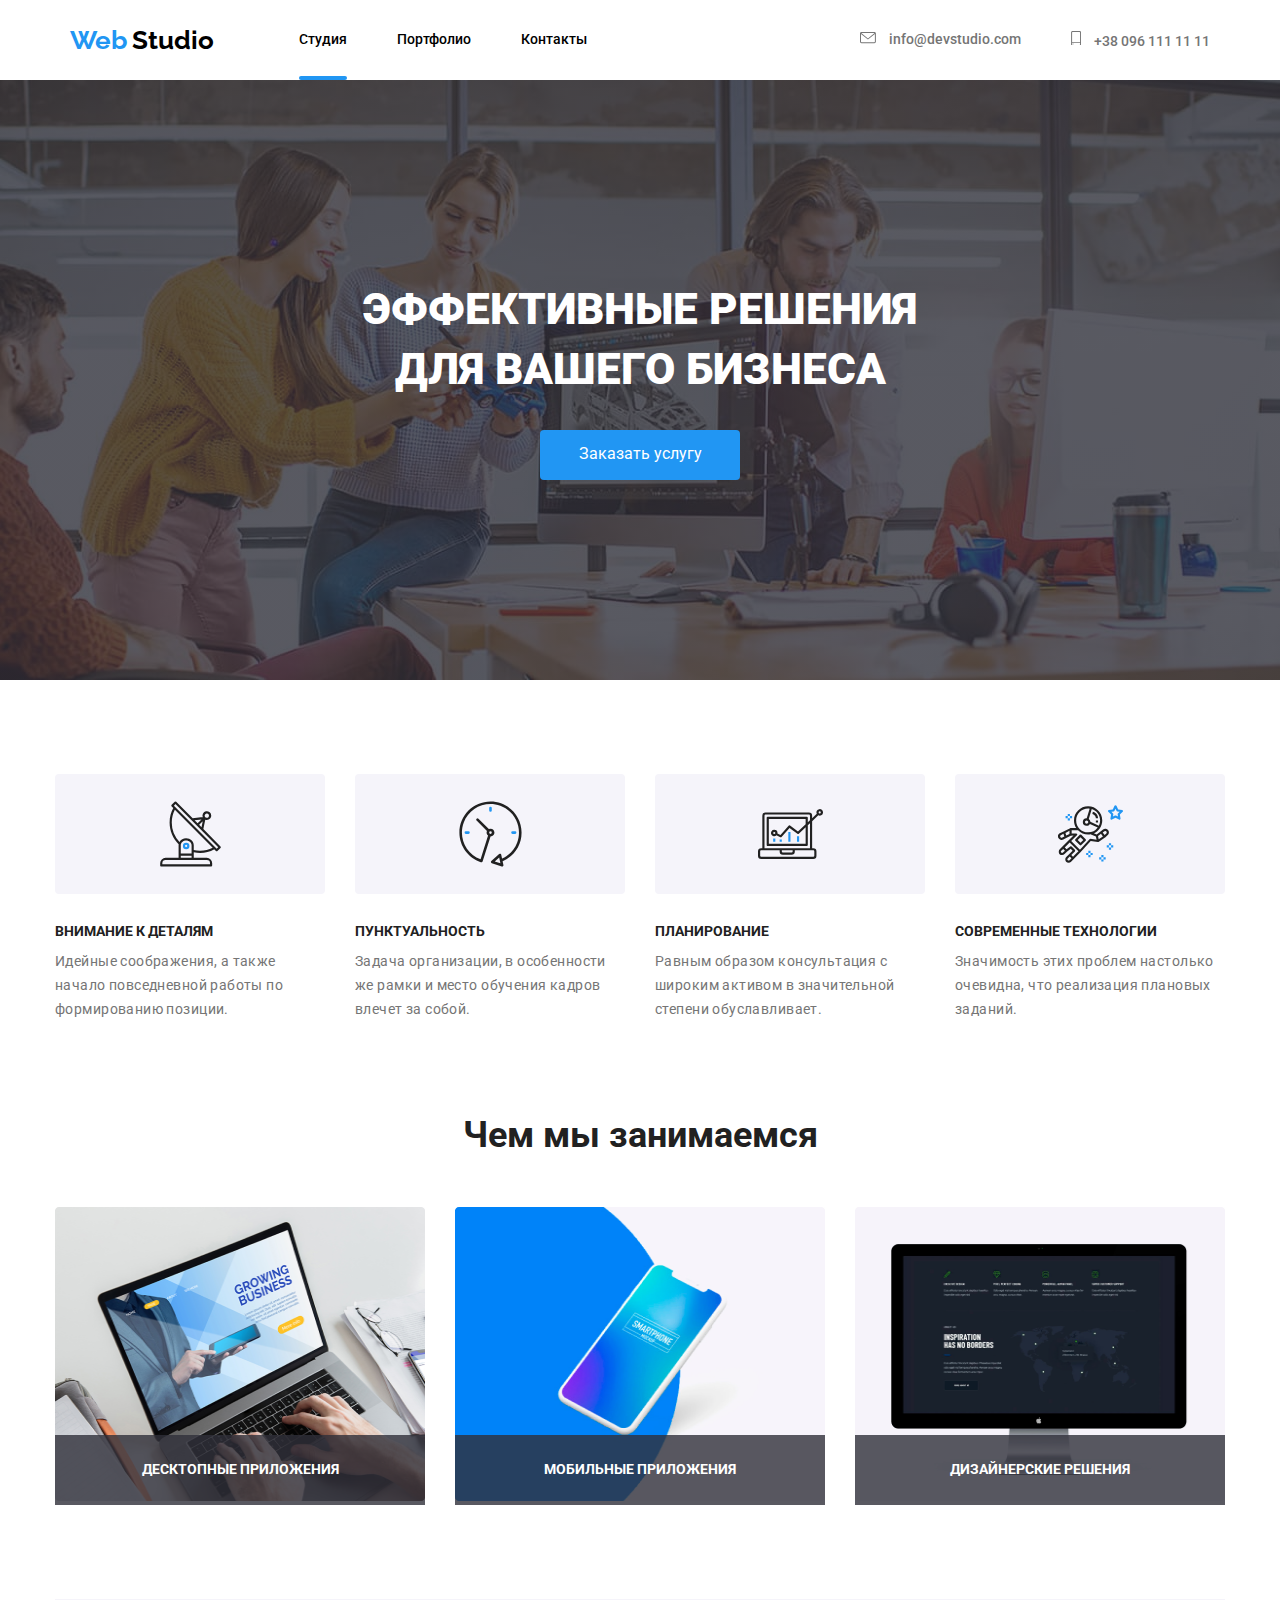
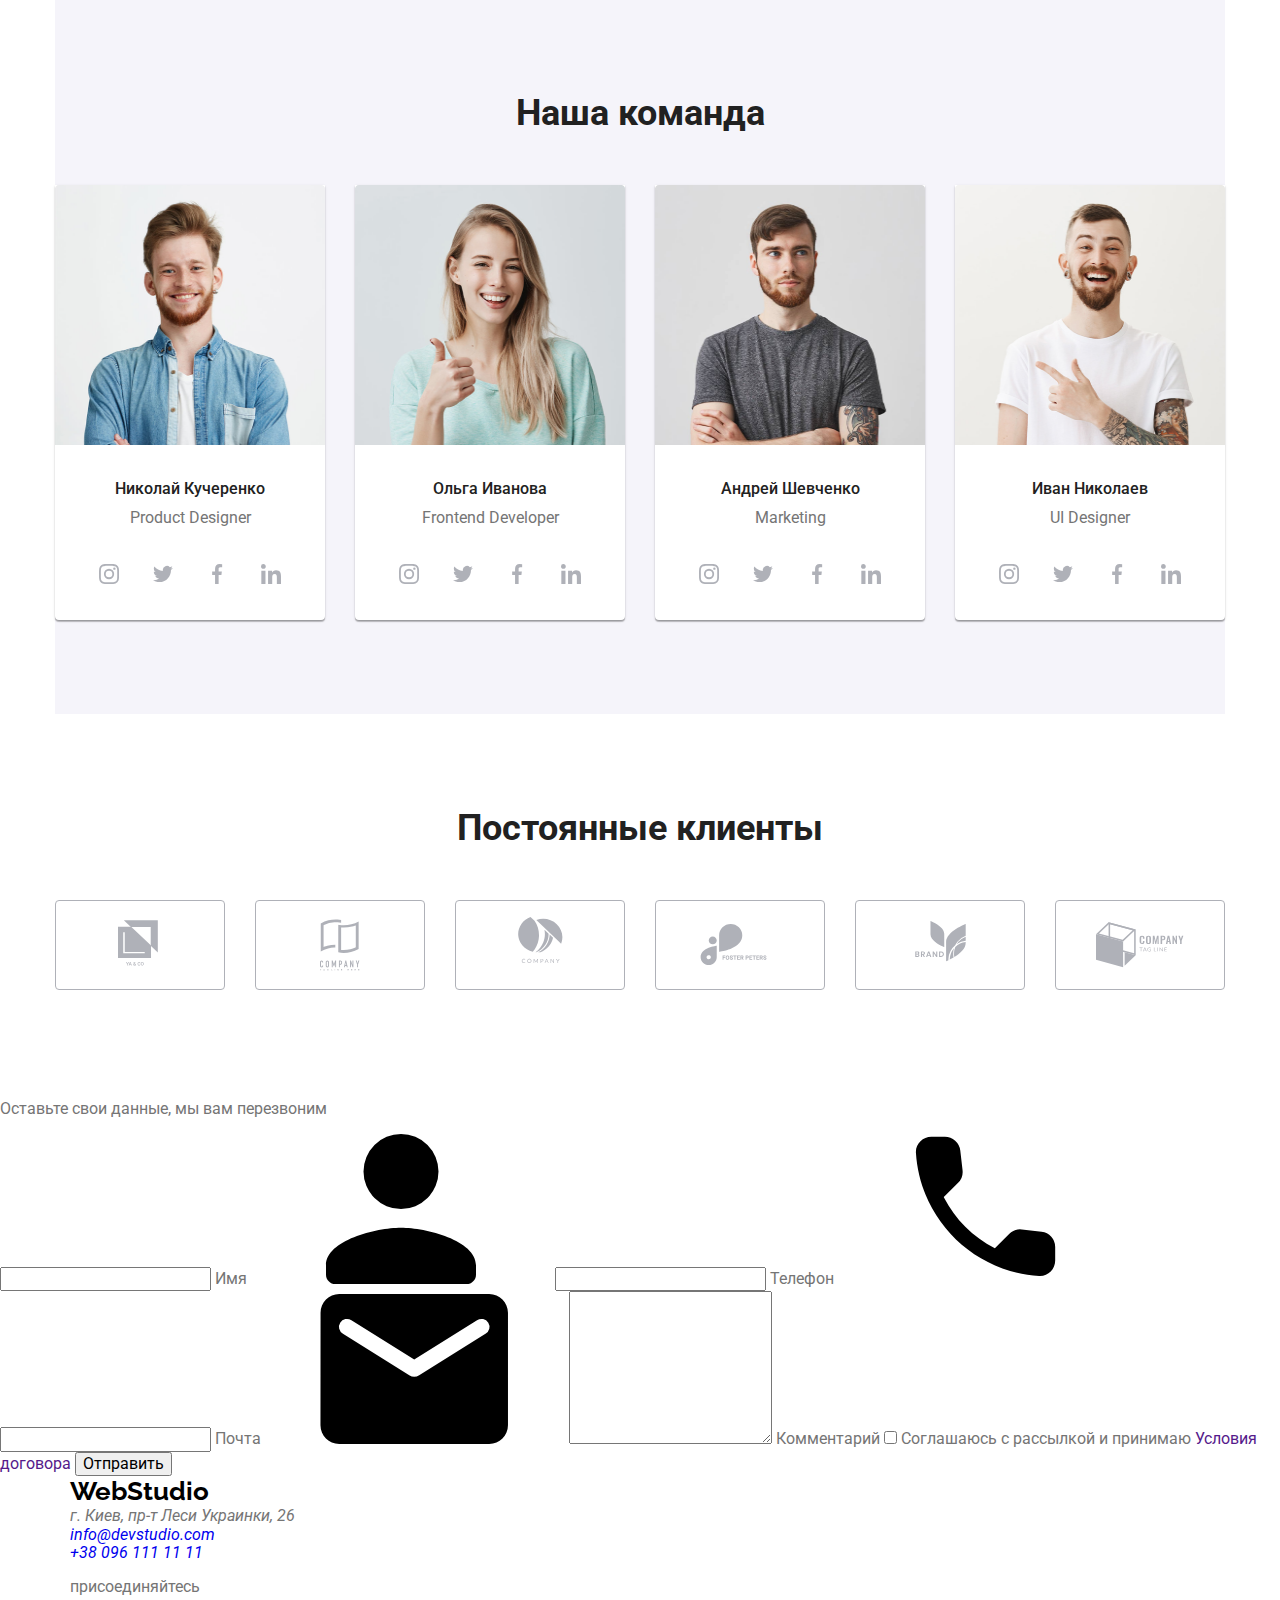
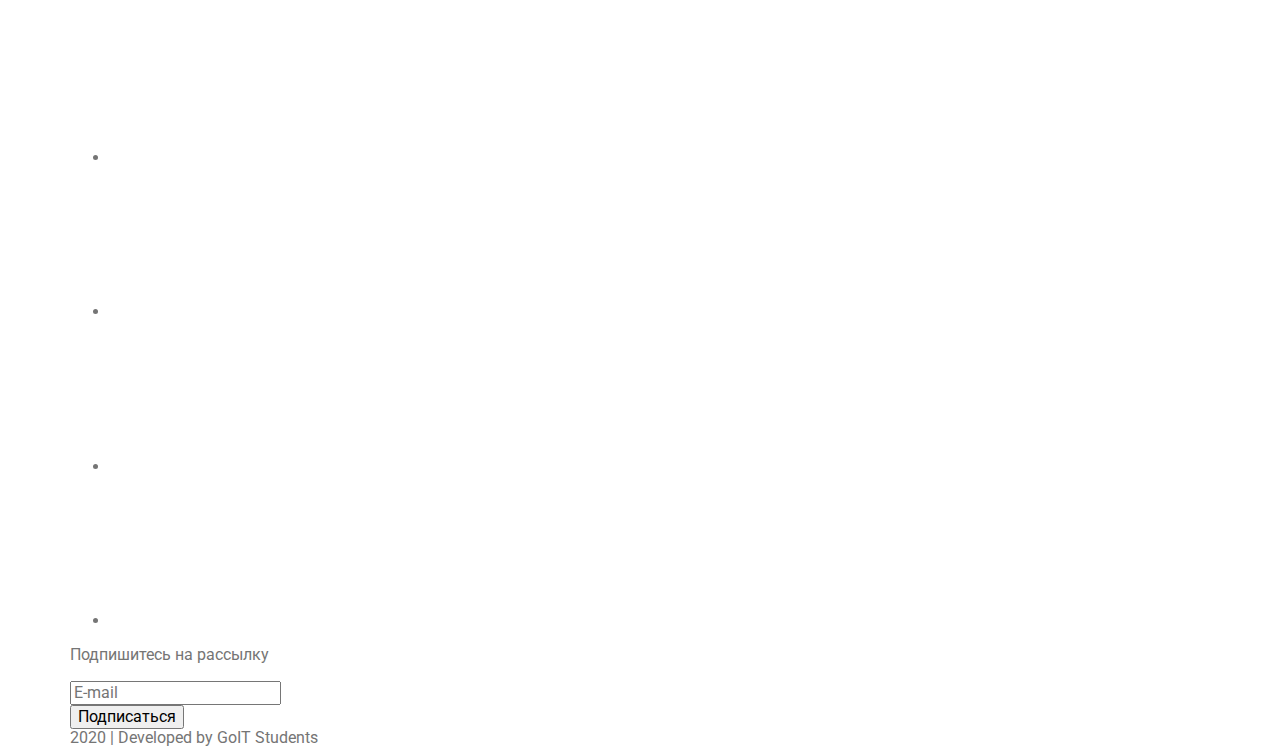
==== commit 26653c76: "main-page" ====
--- a/index.html
+++ b/index.html
@@ -12,7 +12,7 @@
       rel="stylesheet"
       href="https://cdnjs.cloudflare.com/ajax/libs/modern-normalize/0.6.0/modern-normalize.min.css"
     />
-    <link rel="stylesheet" href="./css/styles.css" />
+    <link rel="stylesheet" href="./css/main.min.css" />
   </head>
   <body>
     <!--шапка-->
@@ -20,7 +20,7 @@
       <div class="container main-nav">
         <nav class="site-nav">
           <a href="./index.html" class="logo header"
-            ><span class="logo-head">Web</span> <span>Studio</span></a
+            ><span class="logo-head">Web</span>  <span>Studio</span></a
           >
           <ul class="site-nav list">
             <li class="nav-item">
--- a/css/main.min.css
+++ b/css/main.min.css
@@ -0,0 +1,2 @@
+.img{display:block;max-width:100%;height:auto}body{background-color:#fff;color:#757575;font-family:Roboto, sans-serif;margin:0}.main-nav{display:-webkit-box;display:-ms-flexbox;display:flex;-webkit-box-align:center;-ms-flex-align:center;align-items:center;-webkit-box-pack:justify;-ms-flex-pack:justify;justify-content:space-between}.container{margin:0 auto;width:1170px;padding-left:15px;padding-right:15px}.logo{display:-webkit-box;display:-ms-flexbox;display:flex;color:#000}.logo,.logo header{margin-right:85px}.logo:hover{color:#2196f3}.logo-head{color:#2196f3;margin-right:5px}.logo{font-family:Raleway, sans-serif;font-style:normal;font-weight:700;font-size:26px;line-height:1.19;text-decoration:none}.list{list-style:none;margin-top:0px;margin-bottom:0px}.site-nav{display:-webkit-box;display:-ms-flexbox;display:flex;-webkit-box-align:center;-ms-flex-align:center;align-items:center;text-decoration:none}.site-nav .nav-item{margin-right:50px}.site-nav .nav-item:last-child{margin-right:0px}.site-nav .link{display:block;color:#000;text-decoration:none;font-weight:500;font-size:14px;line-height:1.14}.site-nav .link:hover,.site-nav .link:focus{color:#2196f3}.link{padding-top:32px;padding-bottom:32px;position:relative}.current::after{content:"";display:block;position:absolute;width:100%;height:4px;background:#2196f3;border-radius:2px;left:0;bottom:0}.contacts{margin-right:50px}.contact-nav{display:-webkit-box;display:-ms-flexbox;display:flex;margin-left:auto}.contact-nav .list{color:#757575;font-weight:500;font-size:14px;line-height:1.14}.contact-nav .list:hover,.contact-nav .list:focus{color:#2196f3}.link .weblink{display:block}a{text-decoration:none}.contacts{margin-right:50px;color:#757575;font-weight:500;font-size:14px;line-height:1.14;color:#757575;-webkit-transition-property:all;transition-property:all;-webkit-transition-duration:250ms;transition-duration:250ms;-webkit-transition-timing-function:cubic-bezier(0.4, 0, 0.2, 1);transition-timing-function:cubic-bezier(0.4, 0, 0.2, 1)}.contacts:last-child{margin:0}.contacts:hover{color:#2196f3}.mail-icon{margin-right:10px;width:16px;height:12px;fill:currentColor}.mail-icon:hover{color:#2196f3}.tel-icon{margin-right:10px;width:10px;height:14.94px;fill:currentColor}.tel-icon:hover{color:#2196f3}.hero{text-align:center}.overlay{max-width:1600px;height:600px;margin-left:auto;margin-right:auto;background-image:-webkit-gradient(linear, left top, right top, from(rgba(47,48,58,0.8)), to(rgba(47,48,58,0.8))),url("../images/Headerimg.jpg");background-image:linear-gradient(to right, rgba(47,48,58,0.8), rgba(47,48,58,0.8)),url("../images/Headerimg.jpg");background-repeat:no-repeat;background-size:cover;background-position:center}.hero-title{margin-top:0;margin-bottom:30px;padding-top:200px;color:#fff;font-weight:900;font-size:44px;line-height:1.36;text-align:center;text-transform:uppercase}.button-order{display:inline-block;width:200px;height:50px;border-radius:4px;border:transparent;padding:0;text-align:center;background:#2196f3;color:#fff}.section-title{color:#212121;font-weight:700;font-size:36px;line-height:1.16;text-align:center;margin-top:0px;margin-bottom:50px}.features{padding-top:94px;padding-bottom:94px;padding-left:0;padding-right:0}.features-list{display:-webkit-box;display:-ms-flexbox;display:flex;-webkit-box-align:center;-ms-flex-align:center;align-items:center;padding-left:0px;margin-top:0;margin-bottom:0}.features-list{list-style:none}.features-block{display:block}.features-block:last-child{margin:0}.features-title{margin:0;margin-bottom:10px;color:#212121;font-weight:700;font-size:14px;line-height:1.14;text-transform:uppercase}.features-text{margin-top:0;margin-bottom:0;width:270px;font:inherit;font-weight:400;font-size:14px;line-height:1.7;letter-spacing:0.03em}.feature-title{display:none}.thumb{display:-webkit-box;display:-ms-flexbox;display:flex;width:270px;height:120px;background-color:#f5f4fa;border-radius:4px;margin-right:30px;margin-bottom:30px;-webkit-box-align:center;-ms-flex-align:center;align-items:center;-webkit-box-pack:center;-ms-flex-pack:center;justify-content:center}.feature-icon{width:65px;height:70px}.work{padding-bottom:94px;padding-left:0;padding-right:0}.work-item{margin-right:30px;position:relative}.work-item:last-child{margin-right:0}.work-picture{width:370px}.work-title{margin-top:27px;margin-bottom:27px;text-transform:uppercase;color:#fff;font-weight:700;font-size:14px;line-height:1.14;text-align:center}.title-thumb{display:block;position:absolute;width:370px;height:70px;background-color:rgba(47,48,58,0.8);bottom:0;left:0}.section .title-thumb{margin-top:0px;margin-bottom:50px}.list{display:-webkit-box;display:-ms-flexbox;display:flex;-webkit-box-align:center;-ms-flex-align:center;align-items:center;padding-left:0;padding-right:0}.team-section{background:#f5f4fa;padding-top:94px;padding-bottom:94px;padding-left:0;padding-right:0}.person{width:270px;margin-right:30px;-webkit-box-shadow:0px 2px 1px rgba(0,0,0,0.2),0px 1px 1px rgba(0,0,0,0.14),0px 1px 3px rgba(0,0,0,0.12);box-shadow:0px 2px 1px rgba(0,0,0,0.2),0px 1px 1px rgba(0,0,0,0.14),0px 1px 3px rgba(0,0,0,0.12);border-radius:0px 0px 4px 4px;background-color:#fff}.person:last-child{margin-right:0}.team-picture{width:270px;margin-bottom:30px}.team-list{display:-webkit-box;display:-ms-flexbox;display:flex;-webkit-box-align:center;-ms-flex-align:center;align-items:center;padding-left:0}.team-list,.team-title{margin-top:0px;margin-bottom:0px;color:#212121;font-weight:500;font-size:16px;line-height:1.18;text-align:center}.team-title{-webkit-box-pack:center;-ms-flex-pack:center;justify-content:center;margin-bottom:10px}.team-list,.team-text{margin-top:0px;margin-bottom:0px;list-style:none;color:#757575;font-size:16px;line-height:1.18}.team-text{font-weight:normal;margin-bottom:24px}.social-list{list-style:none;display:-webkit-box;display:-ms-flexbox;display:flex;-webkit-box-pack:center;-ms-flex-pack:center;justify-content:center;padding-left:0;margin-bottom:24px}.social-item{margin-right:10px}.social-item:last-child{margin-right:0}.title-picture{display:-webkit-box;display:-ms-flexbox;display:flex;width:44px;height:44px;border:#fff;border-radius:50%;-webkit-box-align:center;-ms-flex-align:center;align-items:center;-webkit-box-pack:center;-ms-flex-pack:center;justify-content:center;color:#afb1b8;background-color:#fff;-webkit-transition-property:all;transition-property:all;-webkit-transition-duration:250ms;transition-duration:250ms;-webkit-transition-timing-function:cubic-bezier(0.4, 0, 0.2, 1);transition-timing-function:cubic-bezier(0.4, 0, 0.2, 1)}.title-picture:hover{color:#fff;background-color:#2196f3}.team-icons{width:20px;height:20px;fill:currentColor}.customers-section{padding-top:94px;padding-bottom:94px;padding-left:0;padding-right:0}.customers-list{display:-webkit-box;display:-ms-flexbox;display:flex;list-style:none;margin:0;padding:0;-webkit-box-pack:center;-ms-flex-pack:center;justify-content:center;-webkit-box-align:center;-ms-flex-align:center;align-items:center}.customers-logo{display:-webkit-box;display:-ms-flexbox;display:flex;-ms-flex-wrap:wrap;flex-wrap:wrap;-webkit-box-align:center;-ms-flex-align:center;align-items:center;-ms-flex-pack:distribute;justify-content:space-around;margin-right:30px}.customers-logo:first-child{margin-left:0}.customers-logo:last-child{margin-right:0}.thumb-logo{display:-webkit-box;display:-ms-flexbox;display:flex;margin:0;width:170px;height:90px;background-color:#fff;border:1px solid #afb1b8;color:#afb1b8;border-radius:4px;-webkit-box-align:center;-ms-flex-align:center;align-items:center;-webkit-box-pack:center;-ms-flex-pack:center;justify-content:center;-webkit-transition-property:all;transition-property:all;-webkit-transition-duration:250ms;transition-duration:250ms;-webkit-transition-timing-function:cubic-bezier(0.4, 0, 0.2, 1);transition-timing-function:cubic-bezier(0.4, 0, 0.2, 1)}.thumb-logo:hover{color:#2196f3;border-color:#2196f3}.company-logo{padding:0;margin:0;background-color:#fff;fill:currentColor}.filter{margin-top:93px;margin-bottom:0px}.filter-title{display:none}.filter-list{display:-webkit-box;display:-ms-flexbox;display:flex;-ms-flex-wrap:wrap;flex-wrap:wrap;-webkit-box-align:center;-ms-flex-align:center;align-items:center;-webkit-box-pack:center;-ms-flex-pack:center;justify-content:center;margin-top:0px;margin-bottom:0px;padding-left:0;list-style:none;font-family:inherit}.filter-item{margin-right:8px}.filter-item:last-child{margin-right:0}.filter-button{display:inline-block;background-color:#f5f4fa;color:#212121;padding:6px 22px;border-radius:4px;border-style:none;font-family:inherit;font-style:normal;color:#212121;font-weight:500;font-size:14px;line-height:1.14}.filter-button:hover{background-color:#2196f3;color:#fff}.button{text-transform:none}.social-networks:hover,.social-networks:focus{color:#2196f3}.accent:hover,.accent:focus{color:#2196f3}.projects{margin-top:50px;padding-bottom:94px;padding-left:0;padding-right:0}.projects-list{display:-webkit-box;display:-ms-flexbox;display:flex;-ms-flex-wrap:wrap;flex-wrap:wrap;list-style:none;padding:0}.projects-link{text-decoration:none;display:block}.projects-list,.projects-title{margin:0;margin-top:0px;color:#212121;font-weight:700;font-size:18px;line-height:2}.projects-list,.projects-text{margin-top:0px;margin-bottom:0px;color:#757575;font-weight:400;font-size:16px;line-height:1.9}.projects-thump{display:-webkit-box;display:-ms-flexbox;display:flex;position:relative;overflow:hidden}.projects-link:hover{-webkit-transform:translateY(0);transform:translateY(0);opacity:1}.projects-description{display:-webkit-box;display:-ms-flexbox;display:flex;position:absolute;width:270px;top:50%;left:50%;-webkit-transform:translate(-50%, -50%);transform:translate(-50%, -50%);opacity:0}.projects-list,.projects-description{margin-top:0px;margin-bottom:0px;font-weight:400;color:#fff;font-size:18px;line-height:1.6}.projects-description:hover{opacity:1}.portfolio-title{color:#212121;font-weight:700;font-size:36px;line-height:1.16;display:none}.project-element{overflow:hidden;-webkit-box-sizing:border-box;box-sizing:border-box;margin-bottom:30px;width:370px;margin-right:30px}.project-element:nth-child(3n){margin-right:0}.project-element:nth-last-child(-n+3){margin-bottom:0}.project-element:hover{opacity:1;-webkit-box-shadow:0px 2px 1px rgba(0,0,0,0.2),0px 1px 1px rgba(0,0,0,0.14),0px 1px 3px rgba(0,0,0,0.12);box-shadow:0px 2px 1px rgba(0,0,0,0.2),0px 1px 1px rgba(0,0,0,0.14),0px 1px 3px rgba(0,0,0,0.12)}.project-element-overlay{position:absolute;bottom:0;left:0;width:100%;height:100%;background-color:rgba(33,150,243,0.9);opacity:0;-webkit-transform:translateY(100%);transform:translateY(100%);-webkit-transition:-webkit-transform 250ms cubic-bezier(0.4, 0, 0.2, 1);transition:-webkit-transform 250ms cubic-bezier(0.4, 0, 0.2, 1);transition:transform 250ms cubic-bezier(0.4, 0, 0.2, 1);transition:transform 250ms cubic-bezier(0.4, 0, 0.2, 1), -webkit-transform 250ms cubic-bezier(0.4, 0, 0.2, 1)}.project-element-overlay{-webkit-transform:translateY(0);transform:translateY(0);opacity:1}.card-content{-webkit-box-sizing:border-box;box-sizing:border-box;padding-left:24px;padding-right:24px;padding-top:20px;padding-bottom:20px;margin:0;border:1px solid #eeeeee;border-bottom-left-radius:1px;border-bottom-right-radius:1px}.card-content-image{display:block}
+/*# sourceMappingURL=main.min.css.map */